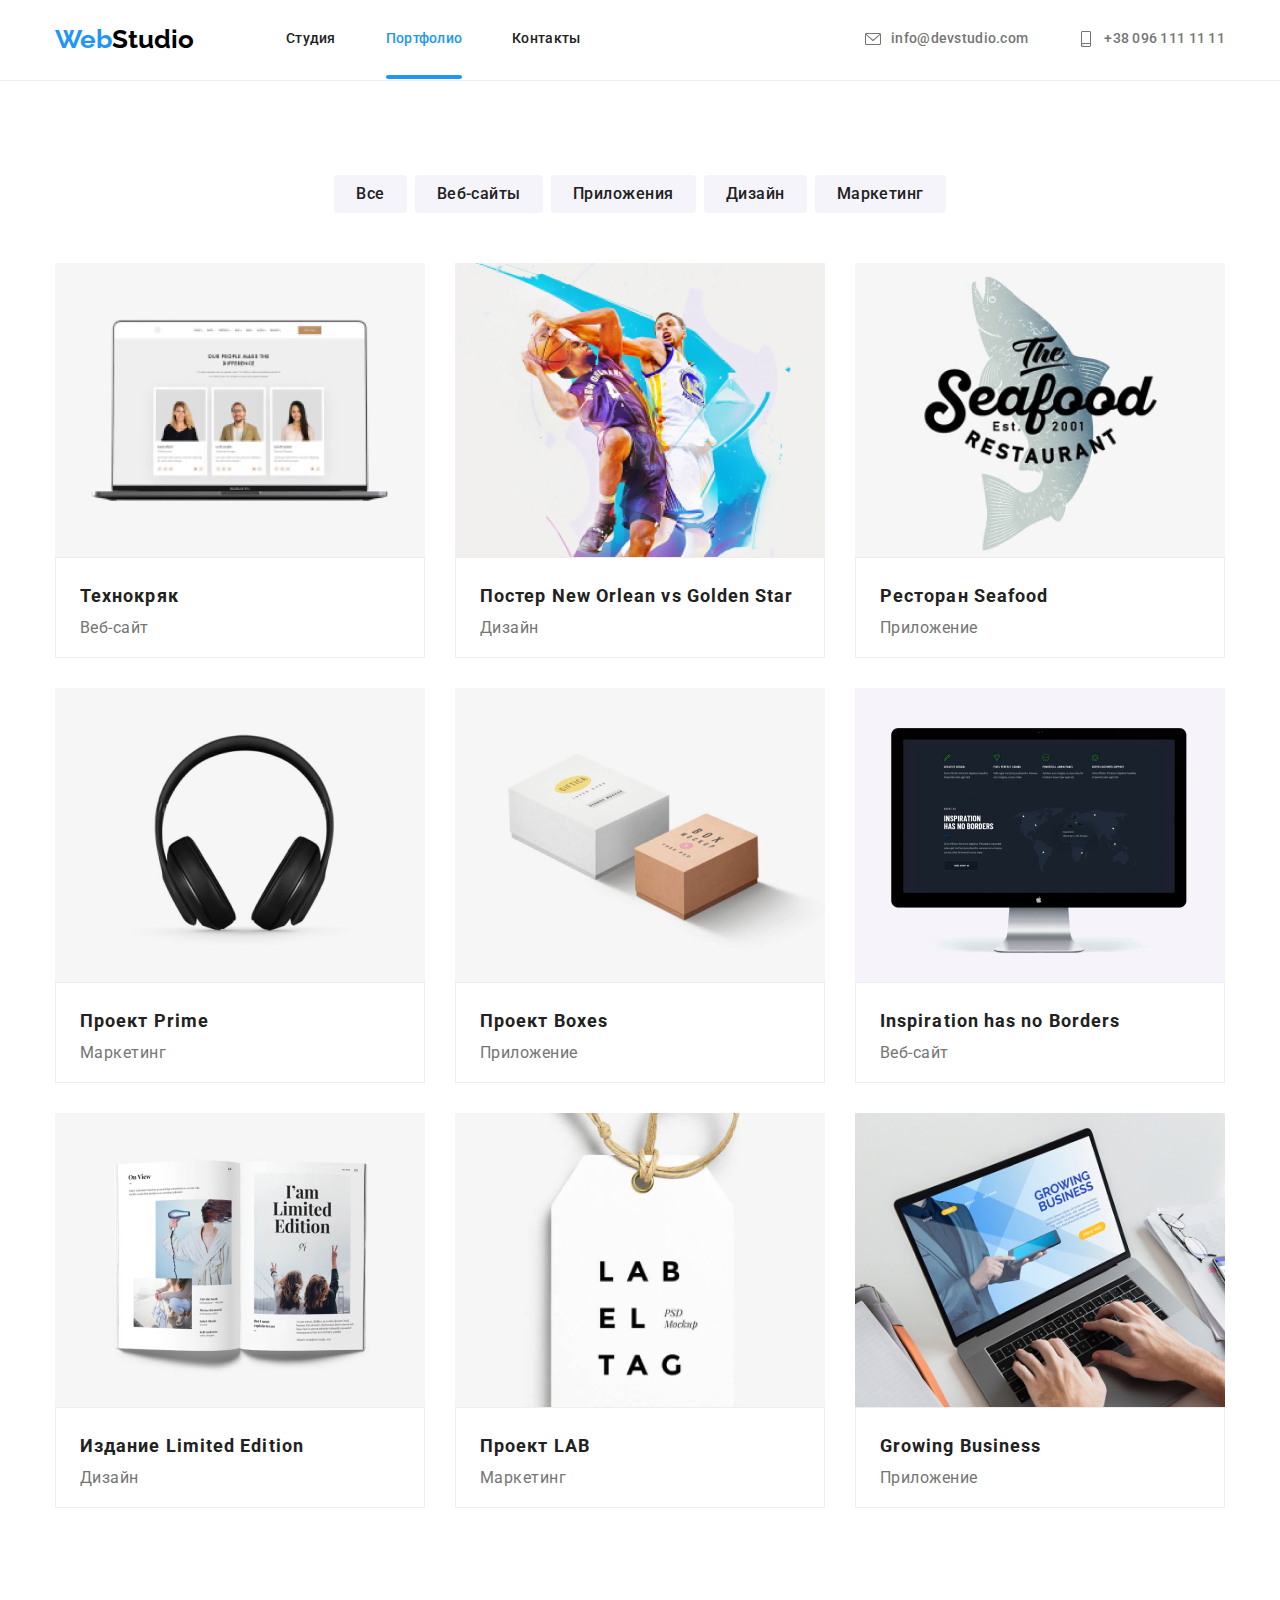
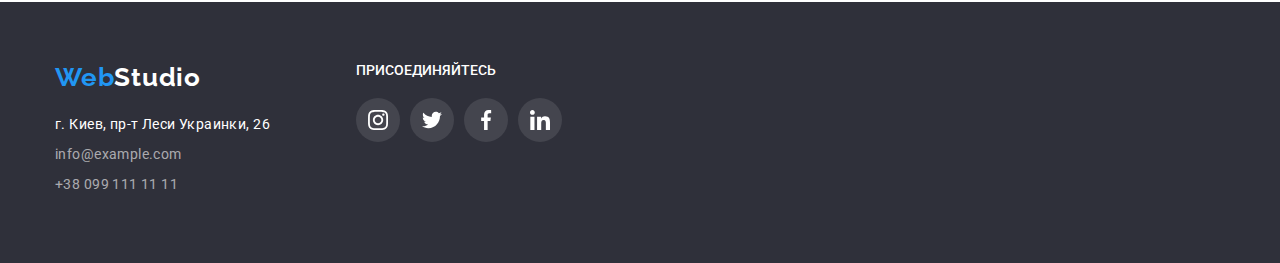
==== portfolio.html @ f51aa99a "Add files via upload" ====
<!DOCTYPE html>
<html lang="en">

<head>
    <meta charset="UTF-8">
    <meta http-equiv="X-UA-Compatible" content="IE=edge">
    <meta name="viewport" content="width=device-width, initial-scale=1.0">
    <title>Document</title>
    <link rel="preconnect" href="https://fonts.gstatic.com">
    <link
        href="https://fonts.googleapis.com/css2?family=Raleway:wght@700&family=Roboto:wght@400;500;700;900&display=swap"
        rel="stylesheet">
    <link rel="stylesheet" href="<link rel=" stylesheet"
        href="https://cdnjs.cloudflare.com/ajax/libs/modern-normalize/1.1.0/modern-normalize.min.css"
        integrity="sha512-wpPYUAdjBVSE4KJnH1VR1HeZfpl1ub8YT/NKx4PuQ5NmX2tKuGu6U/JRp5y+Y8XG2tV+wKQpNHVUX03MfMFn9Q=="
        crossorigin="anonymous" referrerpolicy="no-referrer" />
    <link rel="stylesheet" href="./css/styles.css">

</head>

<body class="page">

    <header class="header header-border">
        <div class=" conteiner header-conteiner">
            <nav class="navigation header-conteiner ">
                <a href="/" class="logo link"><span class="web">Web</span>Studio</a>

                <ul class="menu list header-conteiner ">
                    <li class="menu-aitom list"><a class="menu-link link" href="./index.html">Студия</a></li>
                    <li class="menu-aitom list"><a class="menu-link link links" href="./portfolio.html">Портфолио</a>
                    </li>
                    <li class="menu-aitom list"><a class="menu-link link" href="">Контакты</a></li>
                </ul>
            </nav>
            <ul class="auth-nav list header-conteiner ">
                <li><a class="mil-link link" href="milto:info@devstudio.com">
                        <svg class="adres-icon" width="16px" height="12px" ;>
                            <use href="./images/itoms/symbol-defs.svg#icon-envelope">
                            </use>
                        </svg> info@devstudio.com
                    </a>
                </li>
                <li><a class="tel-link link" href="tel:+380961111111">
                        <svg class="adres-icon" width="16px" height="12px" ;>
                            <use href="./images/itoms/symbol-defs.svg#icon-smartphone">
                            </use>
                        </svg>+38 096 111 11 11
                    </a>
                </li>
            </ul>
        </div>
    </header>
    <main>
        <section class=" portfolio-conte">
            <div class="conteiner">
                <h1 class="btn-tit">Портфолио</h1>
                <ul class="btn btn-conteiner">

                    <li class="list btn-cont">
                        <a class="modal-btn" type="button">Все</a>
                    </li>
                    <li class="list btn-cont">
                        <a class="modal-btn" type="button">Веб-сайты</a>
                    </li>
                    <li class="list btn-cont">
                        <a class="modal-btn" type="button">Приложения</a>
                    </li>
                    <li class="list btn-cont">
                        <a class="modal-btn" type="button">Дизайн</a>
                    </li>
                    <li class="list btn-cont">
                        <a class="modal-btn" type="button">Маркетинг</a>
                    </li>
                </ul>
            </div>
            <div class="conteiner">
                <ul class="picture-conteiner">
                    <li class="list  img-conteiner">
                        <article class="cart">
                            <div class="img-cart">
                                <img src="./images/portfolio/portfolio-img1.jpg" alt="Технокряк">
                                <div class="work-overlay">
                                    <p class="work-descr">
                                        Технокряк это современная площадка распространения коронавируса. Компании
                                        используют эту платформу для цифрового
                                        шпионажа и атак на защищённые сервера конкурентов.
                                    </p>
                                </div>
                            </div>
                            <div class="list-carts">
                                <h3 class="portfolio-list">Технокряк</h3>
                                <p class="descrip">Веб-сайт</p>
                            </div>
                        </article>
                    </li>
                    <li class="list img-conteiner">
                        <article class="cart">
                            <div class="img-cart">
                                <img src="./images/portfolio/portfolio-img2.jpg" alt="Постер">
                                <div class="work-overlay">
                                    <p class="work-descr">
                                        Технокряк это современная площадка распространения коронавируса. Компании
                                        используют эту платформу для цифрового
                                        шпионажа и атак на защищённые сервера конкурентов.
                                    </p>
                                </div>
                            </div>
                            <div class="list-carts">
                                <h3 class="portfolio-list">Постер New Orlean vs Golden Star</h3>
                                <p class="descrip">Дизайн</p>
                            </div>
                        </article>

                    </li>
                    <li class="list img-conteiner">
                        <article class="cart">
                            <div class="img-cart">
                                <img src="./images/portfolio/portfolio-img3.jpg" alt="Ресторан">
                                <div class="work-overlay">
                                    <p class="work-descr">
                                        Технокряк это современная площадка распространения коронавируса. Компании
                                        используют эту платформу для цифрового
                                        шпионажа и атак на защищённые сервера конкурентов.
                                    </p>
                                </div>
                            </div>
                            <div class="list-carts">
                                <h3 class="portfolio-list">Ресторан Seafood</h3>
                                <p class="descrip">Приложение</p>
                            </div>
                        </article>

                    </li>
                    <li class="list img-conteiner">
                        <article class="cart">
                            <div class="img-cart">
                                <img src="./images/portfolio/portfolio-img4.jpg" alt="Проект">
                                <div class="work-overlay">
                                    <p class="work-descr">
                                        Технокряк это современная площадка распространения коронавируса. Компании
                                        используют эту платформу для цифрового
                                        шпионажа и атак на защищённые сервера конкурентов.
                                    </p>
                                </div>
                            </div>
                            <div class="list-carts">
                                <h3 class="portfolio-list">Проект Prime</h3>
                                <p class="descrip">Маркетинг</p>
                            </div>
                        </article>
                    </li>
                    <li class="list img-conteiner">
                        <article class="cart">
                            <div class="img-cart">
                                <img src="./images/portfolio/portfolio-img5.jpg" alt="Проект">
                                <div class="work-overlay">
                                    <p class="work-descr">
                                        Технокряк это современная площадка распространения коронавируса. Компании
                                        используют эту платформу для цифрового
                                        шпионажа и атак на защищённые сервера конкурентов.
                                    </p>
                                </div>
                            </div>
                            <div class="list-carts">
                                <h3 class="portfolio-list">Проект Boxes</h3>
                                <p class="descrip">Приложение</p>
                            </div>
                        </article>

                    </li>
                    <li class="list img-conteiner">
                        <article class="cart">
                            <div class="img-cart">
                                <img src="./images/portfolio/portfolio-img6.jpg" alt="Inspiration">
                                <div class="work-overlay">
                                    <p class="work-descr">
                                        Технокряк это современная площадка распространения коронавируса. Компании
                                        используют эту платформу для цифрового
                                        шпионажа и атак на защищённые сервера конкурентов.
                                    </p>
                                </div>
                            </div>
                            <div class="list-carts">
                                <h3 class="portfolio-list">Inspiration has no Borders</h3>
                                <p class="descrip">Веб-сайт</p>
                            </div>
                        </article>

                    </li>
                    <li class="list img-conteiner">
                        <article class="cart">
                            <div class="img-cart">
                                <img src="/images/portfolio/portfolio-img7.jpg" alt="Издание">
                                <div class="work-overlay">
                                    <p class="work-descr">
                                        Технокряк это современная площадка распространения коронавируса. Компании
                                        используют эту платформу для цифрового
                                        шпионажа и атак на защищённые сервера конкурентов.
                                    </p>
                                </div>
                            </div>
                            <div class="list-carts">
                                <h3 class="portfolio-list">Издание Limited Edition</h3>
                                <p class="descrip">Дизайн</p>
                            </div>

                        </article>

                    </li>
                    <li class="list img-conteiner">
                        <article class="cart">
                            <div class="img-cart">
                                <img src="./images/portfolio/portfolio-img8.jpg" alt="Проект">
                                <div class="work-overlay">
                                    <p class="work-descr">
                                        Технокряк это современная площадка распространения коронавируса. Компании
                                        используют эту платформу для цифрового
                                        шпионажа и атак на защищённые сервера конкурентов.
                                    </p>
                                </div>
                            </div>
                            <div class="list-carts">
                                <h3 class="portfolio-list">Проект LAB</h3>
                                <p class="descrip">Маркетинг</p>
                            </div>
                        </article>

                    </li>
                    <li class="list img-conteiner">
                        <article class="cart">
                            <div class="img-cart ">
                                <img src="./images/portfolio/portfolio-img9.jpg" alt="Growing ">
                                <div class="work-overlay">
                                    <p class="work-descr">
                                        Технокряк это современная площадка распространения коронавируса. Компании
                                        используют эту платформу для цифрового
                                        шпионажа и атак на защищённые сервера конкурентов.
                                    </p>
                                </div>
                            </div>
                            <div class="list-carts">
                                <h3 class="portfolio-list">Growing Business</h3>
                                <p class="descrip">Приложение</p>
                            </div>
                        </article>

                    </li>
                </ul>
            </div>
        </section>
    </main>
    <footer class="footer-color">
        <div class="conteiner">
            <div class="footer-wrapper">
                <div class="footer-wrapper-adress">

                    <a href="#" class="logo-footer link"><span class="web">Web</span>Studio</a>

                    <address class="address">
                        г. Киев, пр-т Леси Украинки, 26
                    </address>
                    <ul class="list">
                        <li>
                            <a class="footer-link link" href="maito:info@example.com">info@example.com</a>
                        </li>
                        <li>
                            <a class="footer-link link" href="tel:+380991111111">+38 099 111 11 11</a>
                        </li>
                    </ul>
                </div>
                <div class="footer-social">
                    <p class="footer-social-title">Присоединяйтесь</p>
                    <ul class="footer-social-list">
                        <li class="social-link">
                            <a class="social-link footer-social-link" href="">
                                <svg class="social-icon footer-social-icon">
                                    <use href="./images/itoms/symbol-defs.svg#icon-instagram"> </use>
                                </svg>
                            </a>
                        </li>
                        <li class="social-link">
                            <a class="social-link footer-social-link" href="">
                                <svg class="social-icon footer-social-icon">
                                    <use href="./images/itoms/symbol-defs.svg#icon-twitter"> </use>
                                </svg>
                            </a>
                        </li>
                        <li class="social-link">
                            <a class="social-link footer-social-link" href="">
                                <svg class="social-icon footer-social-icon">
                                    <use href="./images/itoms/symbol-defs.svg#icon-facebook"> </use>
                                </svg>
                            </a>
                        </li>
                        <li class="social-link">
                            <a class="social-link footer-social-link" href="">
                                <svg class="social-icon footer-social-icon">
                                    <use href="./images/itoms/symbol-defs.svg#icon-linkedin"> </use>
                                </svg>
                            </a>
                        </li>
                    </ul>
                </div>
            </div>
        </div>
    </footer>

</body>


</html>
---- css/styles.css ----
:root {
  --main-font: "Roboto", sans-serif;
  --secondery-font: "Raleway", sans-serif;
  --acsent-color: #2196f3;
  --wait-color: #ffffff;
  --text-gray: #757575;
  --color-names: #212121;
  --color-shadow:box-shadow: 0px 1px 3px rgba(0, 0, 0, 0.12), 0px 1px 1px rgba(0, 0, 0, 0.14), 0px 2px 1px rgba(0, 0, 0, 0.2);
   --main-duration: 250ms;
   --timing-function: cubic-bezier(0.4, 0, 0.2, 1);
}


*,
*::before,
*::after {
  box-sizing: border-box;
}

h1,
h2,
h3,
h4,
h5,
h6,
p {
  margin-top: 0;
  margin-bottom: 0;
}
ul,
ol {
  margin-top: 0;
  margin-bottom: 0;
  padding-left: 0;
}
img {
  display: block;
}

.list {
  list-style: none;
  font-weight: 500;
  font-size: 14px;
  line-height: 1.16;
}
.link {
  text-decoration: none;
}
.page {
  color: var(--text-gray);
  font-family: var(--main-font);
  margin: 0;
}

/*index.html*/

/*----- header -------*/
.conteiner {
  width: 1200px;
  margin: 0 auto;
  padding-left: 15px;
  padding-right: 15px;
}
.header {
  padding-top:  24px;
  padding-bottom:  25px;
  position: relative;
}
.header-conteiner {
  display: flex;
  align-items: center;
}
.menu-aitom:not(:last-child) {
  margin-right: 50px;
}
.auth-nav {
  margin-left:auto;
}
.mil-link {
  margin-right: 50px;
  display: flex;
    align-items: center;
    transition: var(--main-duration) var(--timing-function);
}
.logo {
  font-family: var(--secondery-font);
  font-style: normal;
  font-weight: 700;
  font-size: 26px;
  line-height: 1.19;
  color: #000000;
  margin-right: 92px;
}

.web {
  font-family: var(--secondery-font);
  font-style: normal;
  font-weight: 700;
  font-size: 26px;
  line-height: 1.19;
  color: #2196f3;
}

.menu-link {
  display: flex;
  align-items: center;
  position: relative;
  font-weight: 500;
  font-size: 14px;
  line-height: 1.14;
  letter-spacing: 0.02em;
  color: var(--color-names);
  transition: color var(--main-duration) var(--timing-function);    
}
.header .menu-link:hover,
.header .menu-link:focus {
  color:var(--acsent-color);
}
.header-conteiner .menu-link::after {
  content: '';
  display: block;
  position: absolute;
  bottom: -32px;
  width: 100%;
  height: 4px;
  border-radius: 2px;
  background-color:var(--acsent-color);
  cursor: pointer;
  transform: scaleX(0);
  opacity: 0;
  transition: transform var(--main-duration) var(--timing-function),
    opacity var(--main-duration) var(--timing-function);
}
.header-conteiner .menu-link:hover::after {
  transform: scaleX(1);
  opacity: 1;
}

.header-conteiner .menu-link.links{
  color:var(--acsent-color);
}
.header-conteiner .menu-link.links::after {
  transform: scaleX(1);
  opacity: 1;
}


.menu-link:hover,
.menu-link:focus {
  color: var(--acsent-color);
}

.mil-link,
.tel-link {
  font-weight: 500;
  font-size: 14px;
  line-height: 1.14;
  letter-spacing: 0.02em;
  color: var(--text-gray);
     display: flex;
    align-items: center;
    transition: var(--main-duration) var(--timing-function);
}

.mil-link:hover,
.mil-link:focus {
  color: var(--acsent-color);
}

.tel-link:hover,
.tel-link:focus {
  color: var(--acsent-color);
}
 .adres-icon{
   fill: currentColor;
    margin-right: 10px;
    width: 16px;
    height: 16px;
 }
/*----- header -------*/

/*-----Эффект риш ----*/
.herov-conteiner {
  margin-bottom: 30px;
  margin-left: auto;
  margin-right: auto; 
}
 .icon-wrapper{
    display: flex;
    justify-content: center;
    align-items: center;
    width: 270px;
    height: 120px;
    background-color:#f5f4fa;
    border-radius: 4px;
    margin-bottom: 30px;
 }
 .features-icon {
    width: 70px;
    height: 70px;
 }

.hero-section {
  background-color: #2f303a;
  padding-bottom: 200px;
  padding-top: 200px;
  height: 600px;
  max-width: 1600px;
  margin-left: auto;
  margin-right: auto;
  background-image:linear-gradient(to right, rgba(47, 48, 58, 0.4), rgba(47, 48, 58, 0.4)),url("../images/overlay/overlay-bg1.png"),url("../images/overlay/overlay-Img.jpg"),url("../images/overlay/overlay-Img.png");
  background-position: center;
}

.hero-taitl {
  font-weight: 900;
  font-size: 44px;
  line-height: 1.36;
  text-align: center;
  letter-spacing: 0.06em;
  text-transform: uppercase;
  color:var(--wait-color);
}
.hero-btn {
  font-weight: 700;
  font-size: 16px;
  line-height: 1.87;
  display: flex;
  align-items: center;
  text-align: center;
  letter-spacing: 0.06em;
  color:var(--wait-color);
   background: #0e83e2;
}
.btn-conte {
  padding-top: 10px;
  padding-bottom: 10px;
  padding-left: 32px;
  padding-right: 32px;
  display: flex;
  margin-left: auto;
  margin-right: auto;
  justify-content: center;
}
.hero-btn:hover,
.hero-btn:focus {
  background: #2196F3;
  color:var(--wait-color);
}

/*-----Эффект риш ----*/

/*----Описаниу---*/
.list-conteiner {
  display: flex;
  justify-content: space-between;
}
.hero-conteiner {
  padding-top: 94px;
  padding-bottom: 94px;
}
.list-li{
  box-sizing: border-box;
  width: 270px;
  Height:75px;
}
.list-itom {
display:block;
height: 120px;
background-size:70px 70px;
background-repeat: no-repeat;
background-position: 50% 50% ;
background-color: #F5F4FA;
border-radius: 4px;
margin-bottom: 30px;
margin-right: 30px;
}

.description {
  font-weight: 400;
  font-size: 14px;
  line-height: 1.71;
  letter-spacing: 0.03em;
  color: var(--text-gray);
  margin-right: 30px;
}
.list-title {
  font-family: var(--main-font);
  font-weight: 700;
  font-size: 14px;
  line-height: 1.14;
  letter-spacing: 0.03em;
  text-transform: uppercase;
  color: var(--color-names);
  margin-bottom: 10px;
  margin-right: 30px;
}
/*----Описаниу---*/
/*----Занятияе---*/
.contein{
  position: relative;
}
.box-fon{
  bottom: 0;
  right: auto;
  position:absolute;
  display: flex;
  justify-content: center;
  width: 370px;
  height: 70px;
  background: rgba(47, 48, 58, 0.8);
  padding-top: 27px;
}
.title-fon{
  width: 205px;
  height: 16px;
  left: 298px;
  top: 1462px;
  font-family:var(--main-font);
  font-style: normal;
  font-weight:700;
  font-size: 14px;
  line-height:1.14;
  text-align: center;
  letter-spacing: 0.03em;
  text-transform: uppercase;
  color: #FFFFFF;

}
.picture-contein {
  display: flex;
  flex-direction: row;
  justify-content: space-between;
}

}
.contein:not(:last-child) {
  margin-right: 30px;
}
.picture-title {
  box-sizing: border-box;
  font-family: var(--main-font);
  font-weight: 700;
  font-size: 36px;
  line-height: 1.17;
  text-align: center;
  color: var(--color-names);
   margin-bottom: 50px; 
  
}
.picture-con{
  
padding-bottom: 94px;
padding-top: 94px;
}

/*----Занятя---*/

/*----Наша команда---*/
.div-conteiners {
  padding-top: 94px;
  padding-bottom: 94px;
  background: #f5f4fa;
  
}

.img{
  display: block;
  max-width: 100%;
  height: auto;
  
}
.img-cart {
  outline: 1px solid var(--color-shadow)

}
.list-cart {
  padding-top: 30px;
  padding-left: 32px;
  padding-right: 32px;
  padding-bottom: 30px;  
}

.taitol-icon {
    display:flex;
    align-items: center;
    justify-content: center;
    width: 44px;
    height:44px;
    border-radius: 50%;
    background-color: #FFFFFF;
    transition: var(--main-duration) var(--timing-function);
}

.list-icon {
    Width: 20px;
    Height: 20px;
    fill:#AFB1B8;
}
.flex-icon {
    display: flex;
    justify-content: space-between;
}
.taitol-icon:hover,
.taitol-icon:focus,
.taitol-icon:hover .list-icon,
.taitol-icon:focus .list-icon{ 
 fill:var(--wait-color);
 background-color:var(--acsent-color);
}


.cart {
  background: #FFFFFF;
  border-radius: 0px 0px 4px 4px;
 
}
.cart-comands {
 background: #FFFFFF;
 border-radius: 0px 0px 4px 4px;
 box-shadow: 0px 1px 3px rgba(0, 0, 0, 0.12), 0px 1px 1px rgba(0, 0, 0, 0.14), 0px 2px 1px rgba(0, 0, 0, 0.2);
border-radius: 0px 0px 4px 4px;
}
.picture-conteiner {
  display: flex;
  flex-wrap: wrap;
  margin-left: -30px;
  margin-top: -30px;
  
}
.img-contein {
  flex-basis: calc(100% / 4 - 30px);
  margin-left: 30px;
  margin-top: 30px;
}

.names-list {
  font-family: var(--main-font);
  font-weight: 500;
  font-size: 16px;
  line-height: 1.19;
  text-align: center;
  letter-spacing: 0.03em;
  color: var(--color-names);
  margin-bottom: 10px;
}

.profession-list {
  font-family: var(--main-font);
  font-weight: 400;
  font-size: 16px;
  line-height: 1.19;
  text-align: center;
  letter-spacing: 0.03em;
  color: var(--text-gray);
  margin-bottom: 16px;
}

/*----Наша команда---*/
/*----Постоянные клиенты ---*/

.sections-klient{
    padding-top: 94px;
    padding-bottom: 94px;
}
.section {
    margin-left: auto;
    margin-right: auto;
    width: 1200px;
    padding-left: 15px;
    padding-right: 15px;
}
.section-title {
    font-size: 36px;
    font-weight: 700;
    line-height: 1.17;
    letter-spacing: 0.03em;
    text-align: center;
    margin-top: 0;
    margin-bottom: 50px;
    color: #212121;
}

.clients-list {
    display: flex;
    justify-content: center;
    margin-top: 0px;
    margin-bottom: 0;
}

.clients-item:not(:last-child) {
    margin-right: 30px;
}
.clients-link {
    display: flex;
    justify-content: center;
    align-items: center;
    width: 170px;
    height: 92px;
    color: var(--color-icons);
    border:1px solid #AFB1B8;
    box-sizing: border-box;
    border-radius: 4px;
    transition: var(--main-duration) var(--timing-function);
    
}
.clients-icon  {
fill: #afb1b8;
  width: 106px;
  height: 60px;
}
 

.clients-link:hover .clients-icon,
.clients-link:focus .clients-icon {
  fill: var(--acsent-color);
}

.clients-link:hover,
.clients-link:focus {
border-color: var(--acsent-color);
}
/*----Постоянные клиенты---*/
/*----Подвал---*/

.footer-color {
  background-color: #2f303a;
  padding-top: 60px;
  padding-bottom: 60px;
}


.logo-footer {
  font-family: var(--secondery-font);
  font-weight: 700;
  font-size: 26px;
  line-height: 1.19;
  letter-spacing: 0.03em;
  color: #ffffff;
  display: flex;
   margin-bottom: 20px;

}

.address {
  width: 231px;
  height: 21px;
  font-family: var(--main-font);
  font-style: normal;
  font-weight: 400;
  font-size: 14px;
  line-height: 1.7;
  letter-spacing: 0.03em;
  color: #ffffff;
  display: flex;
  margin-bottom: 9px;
 
}

.footer-link {
  width: 231px;
  height: 21px;
  font-family: var(--main-font);
  font-weight: 400;
  font-size: 14px;
  line-height: 1.7;
  letter-spacing: 0.03em;
  color: rgba(255, 255, 255, 0.6);
  margin-bottom: 9px;
   display: flex;
 
}
.footer-wrapper {
    display: flex;
}
.footer-social {
    margin-left: 70px;
}
.footer-social-title {
    margin-bottom: 20px;
    font-weight: 500;
    font-style: normal;
    font-size: 14px;
    line-height: 1.17;
    color:var(--wait-color);
    text-transform: uppercase;
}
.footer-social-list {
    display: flex;
}
.social-link:not(:last-child) {
    margin-right: 10px;
}
.footer-social-icon {
    fill:var(--wait-color);
    } 
    .social-link {
    display: flex;
    justify-content: center;
    align-items: center;
    width: 44px;
    height: 44px;
    border-radius: 50%;
    color: #afb1b8;
    transition: var(--main-duration) var(--timing-function);
    }
    .social-link:hover,
    .social-link:focus{
      background-color:var(--acsent-color);
    }
    .footer-social-link {
    background-color: rgba(255, 255, 255, 0.1);
}
ul {
    list-style: none;
    padding: 0;
    margin: 0;
}
.social-icon {
    fill: currentColor;
    width: 20px;
    height: 20px;
}
.footer-social-icon {
    fill:var(--wait-color);
}


/*----Подвал---*/

/*index.html*/

/*portfolio.html*/
.picture-conteiner {
  display: flex;
  flex-wrap: wrap;
  margin-left: -30px;
  margin-top: -30px;
}
 .portfolio-conte {
   padding-bottom: 94px;
   padding-top: 94px;
   
 }
.img-conteiner {
  flex-basis: calc((100% - 90px) / 3);
  margin-left: 30px;
  margin-top: 30px;
}
.list-carts {
  padding-top: 20px;
  padding-left: 24px;
  padding-right: 24px;
  padding-bottom: 20px;
   border: 1px solid #EEEEEE;
}
.btn-conteiner {
  display: flex;
  flex-wrap: wrap;
  justify-content: center;
  margin-bottom: 50px;
}
.btn-cont:not(:last-child) {
  display: flex;
  margin-right: 8px;
}
.header-border{
  border-bottom: 1px solid #ECECEC;
}
.btn {
  cursor: pointer;

}
 .button {
   position: absolute;
}
.btn-tit{
 display: none;
}
.modal-btn {
  font-family: var(--main-font);
  font-weight: 500;
  font-size: 16px;
  line-height: 1.6;
  text-align: center;
  letter-spacing: 0.03em;
  color:var(--color-names);
    background: #F5F4FA;
   border-radius: 4px;
   padding: 6px 22px 6px 22px;
   display: flex;
  border-radius: 4px;
  transition: var(--main-duration) var(--timing-function);
}

.modal-btn:hover,
.modal-btn:focus {
  background: #2196f3;box-shadow: 0px 3px 1px rgba(0, 0, 0, 0.1), 0px 1px 2px rgba(0, 0, 0, 0.08), 0px 2px 2px rgba(0, 0, 0, 0.12);
  color: #ffffff;
}
.img-conteiner:hover,
.img-conteiner:focus {
box-shadow: 0px 1px 1px rgba(0, 0, 0, 0.12), 0px 4px 4px rgba(0, 0, 0, 0.06), 1px 4px 6px rgba(0, 0, 0, 0.16);
 cursor: pointer
}
.links:visited {
  color:var(--acsent-color)

}

.portfolio-list {
  font-family: var(--main-font);
  font-weight: 700;
  font-size: 18px;
  line-height: 2;
  letter-spacing: 0.06em;
  color: #212121;
  margin-bottom: 4px;
}
.descrip {
  font-family: var(--main-font);
  font-weight: 400;
  font-size: 16px;
  line-height: 1.19;
  letter-spacing: 0.03em;
  color: var(--text-gray);
}
/*------ BLUE ICON ------*/
.work-overlay {
    display: flex;
    align-items: center;
    justify-content: center;
    width: 100%;
    height: 100%;
    position: absolute;
    top: 0%;
    left: 0;
    background: rgba(33, 150, 243, 0.9);
    transform: translateY(100%);
    transition: var(--main-duration) var(--timing-function);
    overflow: hidden;
}
.work-descr {
    padding-left: 24px;
    padding-right: 24px;
    font-weight: 400;
    font-size: 18px;
    line-height: 1.56;
    letter-spacing: 0.03em;
    color:var(--wait-color);
    transition: var(--main-duration) var(--timing-function);
    overflow-y: scroll;
}
.img-cart {
    position: relative;
    overflow: hidden;

}
.work-descr {
  padding-left: 24px;
  padding-right: 24px;
  font-weight: 400;
  font-size: 18px;
  line-height: 1.56;
  letter-spacing: 0.03em;
  color:var(--wait-color);

  transition: var(--main-duration) var(--timing-function);
  overflow-y: scroll;
}
.cart:hover .work-overlay,
.cart:focus .work-overlay {
  transform: translateY(0);
}
/* ---BLUE ICON ------*/
.work-item .item-text {
  padding: 20px 24px;
  border-bottom: 1px solid #eeeeee;
  border-left: 1px solid #eeeeee;
  border-right: 1px solid #eeeeee;
}
.work-item .title {
  margin-bottom: 4px;
  font-size: 18px;
  line-height: 2;
  letter-spacing: 0.06em;
  text-align: left;
  color: var(--text-headers);
}

/*---portfolio-подвал ------ */
/*---beckdrop----------------*/
.backdrop {
position: fixed;
top: 0;
left: 0;
width: 100%;
height: 100%;
visibility: visible;
background-color:rgba(0, 0, 0, 0.2);
opacity:1;
}
.backdrop.is-hidden {
  visibility: hidden;
  opacity: 0;
  pointer-events:none;
}
.modal {
  position:absolute;
  left:50%;
  top:50%;
  transform:translate(-50%,-50%);
  
  min-width: 528px;
  min-height: 581px;
  background:var(--wait-color);
  box-shadow: 0px 1px 3px rgba(0, 0, 0, 0.12), 0px 1px 1px rgba(0, 0, 0, 0.14), 0px 2px 1px rgba(0, 0, 0, 0.2);
  border-radius: 4px;
 
}
.modal-close-button{
  position: absolute;
  top: 8px;
  right: 8px;
  display: flex;
  justify-content: center;
  align-items: center;
  width: 30px;
  height: 30px;
  box-sizing: border-box;
  border: 1px solid rgba(0, 0, 0, 0.1);
  border-radius: 50%;
  background-color: transparent;
}


/*---beckdrop----------------*/
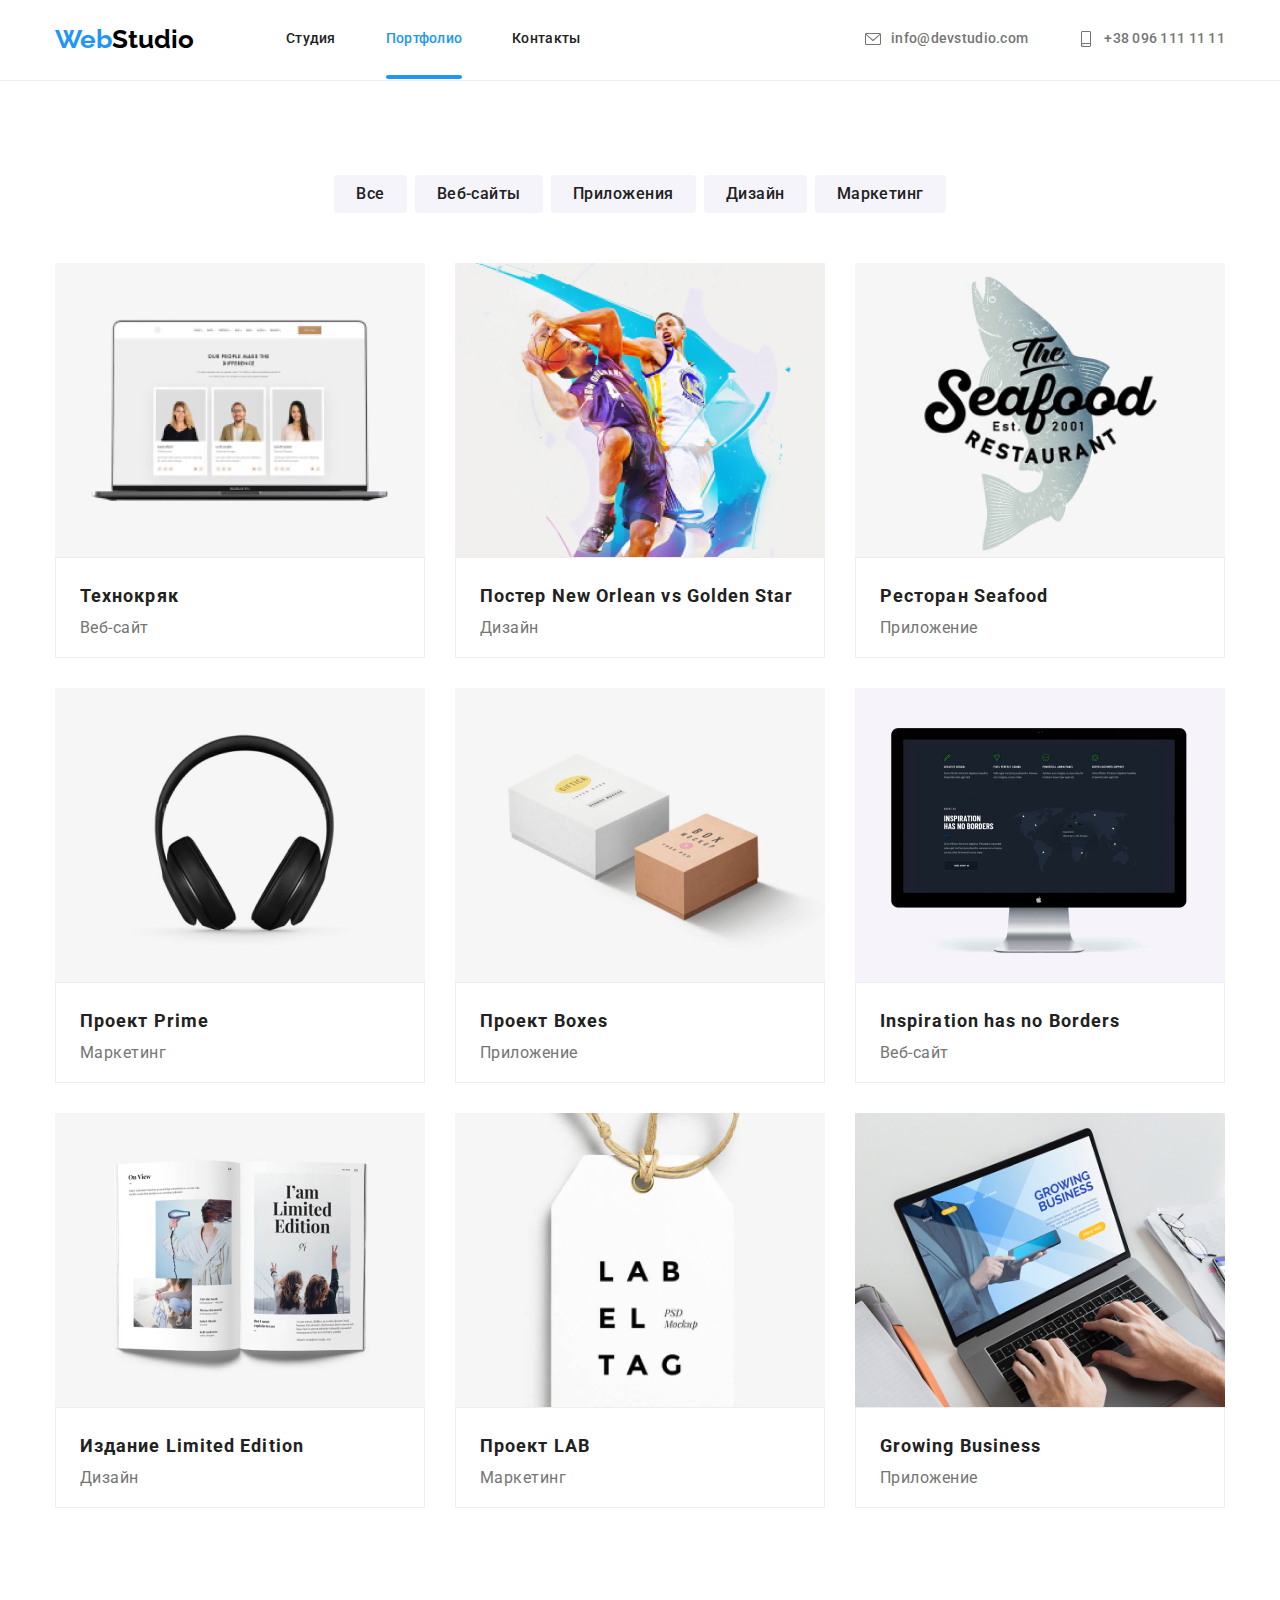
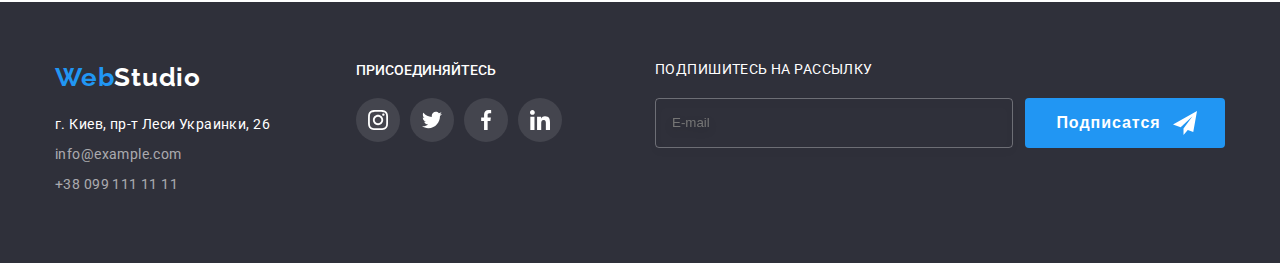
==== commit 8f10590e: "открывает сайт с дз6" ====
--- a/portfolio.html
+++ b/portfolio.html
@@ -301,6 +301,21 @@
                         </li>
                     </ul>
                 </div>
+                <div class="footer-mail-title">
+                    <p >Подпишитесь на рассылку</p>
+                    <form class="mail-foter">
+                        <label >
+                            <input type="text" class="footer-input" name="email" placeholder="E-mail" required>
+                        </label>
+                        <button class="footer-button" type="submit">Подписатся
+                            <svg class="footer-input-logo"  >
+                                <use href="./images/itoms/symbol-defs4.svg#icon-icon-send">
+        
+                                </use>
+                            </svg>
+                        </button>
+                    </form>
+                </div>
             </div>
         </div>
     </footer>
--- a/css/styles.css
+++ b/css/styles.css
@@ -5,9 +5,10 @@
   --wait-color: #ffffff;
   --text-gray: #757575;
   --color-names: #212121;
-  --color-shadow:box-shadow: 0px 1px 3px rgba(0, 0, 0, 0.12), 0px 1px 1px rgba(0, 0, 0, 0.14), 0px 2px 1px rgba(0, 0, 0, 0.2);
+  --color-shadow:box-shadow:0px 1px 3px rgba(0, 0, 0, 0.12), 0px 1px 1px rgba(0, 0, 0, 0.14), 0px 2px 1px rgba(0, 0, 0, 0.2);
    --main-duration: 250ms;
    --timing-function: cubic-bezier(0.4, 0, 0.2, 1);
+   --hover-button-backcolor:#188ce8;
 }
 
 
@@ -238,6 +239,8 @@
   padding-left: 32px;
   padding-right: 32px;
   display: flex;
+  border: none;
+  border-radius: 4px;
   margin-left: auto;
   margin-right: auto;
   justify-content: center;
@@ -624,8 +627,61 @@
 .footer-social-icon {
     fill:var(--wait-color);
 }
-
-
+.mail-foter{
+  display: flex;
+  align-items: center;
+  margin-top: 20px;
+}
+.footer-input{
+  width: 358px;
+  height: 50px;
+  background-color: transparent;
+  border: 1px solid rgba(255, 255, 255, 0.3);
+  filter: drop-shadow(0px 4px 4px rgba(0, 0, 0, 0.15));
+    border-radius: 4px;
+    color: var(--wait-color);
+    padding-left: 16px;
+}
+.footer-mail-title{
+  font-size: 14px;
+    line-height: 1.14;
+    letter-spacing: 0.03em;
+    text-transform: uppercase;
+    color: var(--wait-color);
+    margin-left: 93px;
+}
+.footer-button{
+  position: relative;
+    width: 200px;
+    height: 50px;
+    margin-left: 12px;
+    font-weight: bold;
+    font-size: 16px;
+    line-height: 1.88;
+    letter-spacing: 0.06em;
+    color:var(--wait-color);
+    background-color:var(--acsent-color);
+    border-radius: 4px;
+    cursor: pointer;
+    padding-left: 29px;
+    padding-right: 62px;
+    padding-top: 10px;
+    padding-bottom: 10px;
+    border: none;
+    transition: background-color var(--main-duration) var(--color-shadow);
+}
+.footer-button:hover,
+.footer-button:focus {
+    box-shadow: 0px 4px 4px rgba(0, 0, 0, 0.15);
+    background-color:var(--hover-button-backcolor);
+}
+.footer-input-logo{
+position: absolute;
+top: 13px;
+right: 28px;
+width: 24px;
+height: 24px;
+}
 /*----Подвал---*/
 
 /*index.html*/
@@ -816,6 +872,7 @@
   background:var(--wait-color);
   box-shadow: 0px 1px 3px rgba(0, 0, 0, 0.12), 0px 1px 1px rgba(0, 0, 0, 0.14), 0px 2px 1px rgba(0, 0, 0, 0.2);
   border-radius: 4px;
+  padding: 40px 40px;
  
 }
 .modal-close-button{
@@ -831,7 +888,143 @@
   border: 1px solid rgba(0, 0, 0, 0.1);
   border-radius: 50%;
   background-color: transparent;
-}
-
-
+  cursor: pointer;
+}
+ .modal-icon-close:hover,
+ .modal-icon-close:focus {
+  fill: var(--acsent-color);
+}
+
+.model-form{
+  display: flex;
+  flex-direction: column;
+}
+.taitol-form{
+  font-weight: 700;
+  font-size: 20px;
+  line-height: 1.15;
+  text-align: center;
+  letter-spacing: 0.03em;
+  color:var(--color-names);
+  margin-bottom: 12px;
+}
+.modal-form-field {
+  font-weight: 400;
+  font-size: 12px;
+  line-height: 1.17;
+  letter-spacing: 0.01em;
+  color:var(--text-gray);
+  margin-bottom: 10px;
+}
+.modal-form-button {
+  color:var(--wait-color);
+  background-color:var(--acsent-color);
+  border-radius: 4px;
+  padding: 10px 55px;
+  border: none;
+  font-weight: 700;
+  font-size: 16px;
+  line-height: 1.88;
+  cursor: pointer;
+  transition: var(--main-duration) var(--timing-function);
+}
+.modal-form-button {
+  align-self: center;
+}
+.modal-form-button:hover,
+.modal-form-button:focus {
+    box-shadow: 0px 4px 4px rgba(0, 0, 0, 0.15);
+    background-color: #0e83e2
+}
+.modal-form-input{
+  width: 100%;
+  height: 40px;
+  border: 1px solid rgba(33, 33, 33, 0.2);
+  border-radius: 4px;
+  padding-left: 42px;
+}
+.modal-form-input:focus {
+  outline: none;
+  border-color:var(--acsent-color);
+  cursor: pointer;
+}
+.modal-form-input:focus + .modal-form-icon {
+  fill: var(--acsent-color);
+}
+.modal-span {
+  position: relative;
+  display: block;
+  margin-top: 4px;
+}
+.modal-form-icon {
+  position: absolute;
+  top: 50%;
+  left: 12px;
+  transform: translateY(-50%);
+  display: block;
+  width: 18px;
+  height: 18px;
+  background-color:var(--secondery-font);
+}
+.modal-form-message {
+  width: 100%;
+  height: 120px;
+  margin-top: 4px;
+  resize: none;
+  border: 1px solid rgba(153, 92, 92, 0.2);
+  border-radius: 4px;
+  padding: 12px 16px;
+  transition: border-color var(--main-duration) var(--timing-function);
+} 
+.modal-form-message::placeholder {
+  font-size: 14px;
+  line-height: 1.14;
+  letter-spacing: 0.01em;
+  color: rgba(117, 117, 117, 0.5);
+}
+.modal-form-message:focus {
+  outline: none;
+  border-color: var(--acsent-color);
+}
+.visually-hidden {
+  position: absolute;
+  clip: rect(0 0 0 0);
+  width: 1px;
+  height: 1px;
+  margin: -1px;
+  overflow: hidden;
+}
+.modal-label-link{
+  color: var(--acsent-color);
+  transition: outline var(--main-duration) var(--timing-function);
+}
+.modal-checkbox-label{
+  display: flex;
+  align-items: center;
+  justify-content: center;
+  font-size: 14px;
+  line-height: 1.71;
+  letter-spacing: 0.03em;
+  color:var(--text-gray);
+  margin-top: 10px;
+  margin-bottom: 30px;
+}
+.modal-checkbox-label::before {
+  display: block;
+  content: '';
+  width: 16px;
+  height: 15px;
+  border: 1px solid var(--acsent-color);
+  border-radius: 2px;
+  cursor: pointer;
+  margin-right: 7px;
+}
+.modal-checkbox:checked + .modal-checkbox-label::before {
+  background-image:url(../images/itoms/icon-check.svg);
+  background-size: cover;
+  border: none;
+}
+.modal-checkbox:focus + .modal-checkbox-label::before {
+  outline: 1px solid var(--acsent-color);
+}
 /*---beckdrop----------------*/